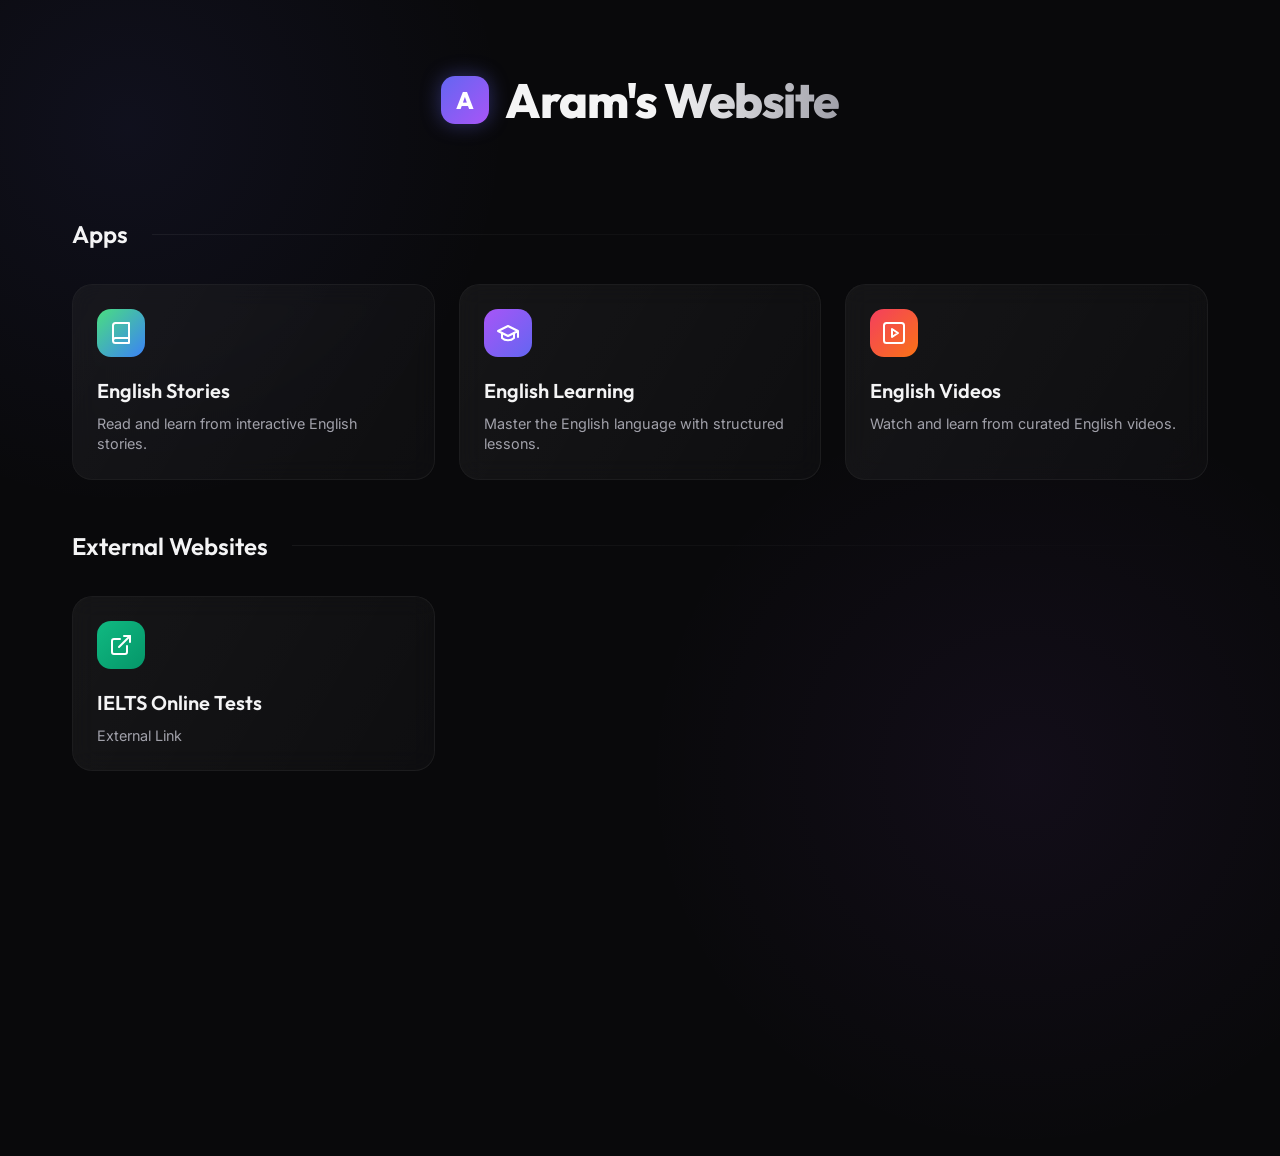
==== index.html @ 212d508c "Update index.html" ====
<!DOCTYPE html>
<html lang="en">
<head>
    <meta charset="UTF-8">
    <meta name="viewport" content="width=device-width, initial-scale=1.0">
    <title>Aram's Website</title>
    <link href="https://fonts.googleapis.com/css2?family=Outfit:wght@300;400;600;800&family=Inter:wght@400;500&display=swap" rel="stylesheet">
    <link rel="stylesheet" href="style.css">
</head>
<body>
    <div class="background-glow"></div>
    <div class="background-glow glow-2"></div>
    
    <div class="container">
        <header>
            <div class="logo-area">
                <div class="logo-icon">A</div>
                <h1>Aram's <span>Website</span></h1>
            </div>
        </header>

        <main>
            <div class="section-title">
                <h2>Apps</h2>
                <div class="line"></div>
            </div>
            
            <div class="app-grid" id="app-grid">
                
                <!-- English Stories App Card -->
                <a href="Apps/English%20Stories/index.html" class="app-card">
                    <div class="card-glass"></div>
                    <div class="card-content">
                        <div class="app-icon" style="background: linear-gradient(135deg, #4ade80, #3b82f6);">
                            <svg xmlns="http://www.w3.org/2000/svg" width="24" height="24" viewBox="0 0 24 24" fill="none" stroke="currentColor" stroke-width="2" stroke-linecap="round" stroke-linejoin="round"><path d="M4 19.5v-15A2.5 2.5 0 0 1 6.5 2H20v20H6.5a2.5 2.5 0 0 1 0-5H20"></path></svg>
                        </div>
                        <div class="app-info">
                            <h3>English Stories</h3>
                            <p>Read and learn from interactive English stories.</p>
                        </div>
                        <div class="app-arrow">
                            <svg xmlns="http://www.w3.org/2000/svg" width="20" height="20" viewBox="0 0 24 24" fill="none" stroke="currentColor" stroke-width="2" stroke-linecap="round" stroke-linejoin="round"><line x1="5" y1="12" x2="19" y2="12"></line><polyline points="12 5 19 12 12 19"></polyline></svg>
                        </div>
                    </div>
                </a>

                <!-- English Learning App Card -->
                <a href="Apps/English%20Learning/index.html" class="app-card">
                    <div class="card-glass"></div>
                    <div class="card-content">
                        <div class="app-icon" style="background: linear-gradient(135deg, #a855f7, #6366f1);">
                            <svg xmlns="http://www.w3.org/2000/svg" width="24" height="24" viewBox="0 0 24 24" fill="none" stroke="currentColor" stroke-width="2" stroke-linecap="round" stroke-linejoin="round"><path d="M22 10v6M2 10l10-5 10 5-10 5z"></path><path d="M6 12v5c3 3 9 3 12 0v-5"></path></svg>
                        </div>
                        <div class="app-info">
                            <h3>English Learning</h3>
                            <p>Master the English language with structured lessons.</p>
                        </div>
                        <div class="app-arrow">
                            <svg xmlns="http://www.w3.org/2000/svg" width="20" height="20" viewBox="0 0 24 24" fill="none" stroke="currentColor" stroke-width="2" stroke-linecap="round" stroke-linejoin="round"><line x1="5" y1="12" x2="19" y2="12"></line><polyline points="12 5 19 12 12 19"></polyline></svg>
                        </div>
                    </div>
                </a>

                <!-- English Videos App Card -->
                <a href="Apps/English%20Videos/index.html" class="app-card">
                    <div class="card-glass"></div>
                    <div class="card-content">
                        <div class="app-icon" style="background: linear-gradient(135deg, #f43f5e, #f97316);">
                            <svg xmlns="http://www.w3.org/2000/svg" width="24" height="24" viewBox="0 0 24 24" fill="none" stroke="currentColor" stroke-width="2" stroke-linecap="round" stroke-linejoin="round"><rect x="2" y="2" width="20" height="20" rx="2.5" ry="2.5"></rect><polygon points="10 8 16 12 10 16 10 8"></polygon></svg>
                        </div>
                        <div class="app-info">
                            <h3>English Videos</h3>
                            <p>Watch and learn from curated English videos.</p>
                        </div>
                        <div class="app-arrow">
                            <svg xmlns="http://www.w3.org/2000/svg" width="20" height="20" viewBox="0 0 24 24" fill="none" stroke="currentColor" stroke-width="2" stroke-linecap="round" stroke-linejoin="round"><line x1="5" y1="12" x2="19" y2="12"></line><polyline points="12 5 19 12 12 19"></polyline></svg>
                        </div>
                    </div>
                </a>

            </div>

            <div class="section-title" style="margin-top: 3rem;">
                <h2>External Websites</h2>
                <div class="line"></div>
            </div>
            
            <div class="app-grid" id="external-grid">
                <!-- External websites will be injected here -->
            </div>
        </main>
    </div>

    <script>
        fetch('ExternalWebsites.txt')
            .then(response => response.text())
            .then(data => {
                const lines = data.split('\n');
                const grid = document.getElementById('external-grid');
                lines.forEach(line => {
                    if (line.trim() === '') return;
                    const parts = line.split('|');
                    if (parts.length >= 2) {
                        const name = parts[0].trim();
                        const url = parts.slice(1).join('|').trim();
                        
                        const card = document.createElement('a');
                        card.href = url;
                        card.target = "_blank";
                        card.className = "app-card";
                        
                        card.innerHTML = `
                            <div class="card-glass"></div>
                            <div class="card-content">
                                <div class="app-icon" style="background: linear-gradient(135deg, #10b981, #059669);">
                                    <svg xmlns="http://www.w3.org/2000/svg" width="24" height="24" viewBox="0 0 24 24" fill="none" stroke="currentColor" stroke-width="2" stroke-linecap="round" stroke-linejoin="round"><path d="M18 13v6a2 2 0 0 1-2 2H5a2 2 0 0 1-2-2V8a2 2 0 0 1 2-2h6"></path><polyline points="15 3 21 3 21 9"></polyline><line x1="10" y1="14" x2="21" y2="3"></line></svg>
                                </div>
                                <div class="app-info">
                                    <h3>${name}</h3>
                                    <p>External Link</p>
                                </div>
                                <div class="app-arrow">
                                    <svg xmlns="http://www.w3.org/2000/svg" width="20" height="20" viewBox="0 0 24 24" fill="none" stroke="currentColor" stroke-width="2" stroke-linecap="round" stroke-linejoin="round"><line x1="5" y1="12" x2="19" y2="12"></line><polyline points="12 5 19 12 12 19"></polyline></svg>
                                </div>
                            </div>
                        `;
                        grid.appendChild(card);
                    }
                });
            })
            .catch(err => console.error('Error loading external websites:', err));
    </script>
</body>
</html>
---- style.css ----
:root {
    --bg-color: #09090b; /* Very dark zinc */
    --card-bg: rgba(24, 24, 27, 0.4);
    --card-border: rgba(255, 255, 255, 0.06);
    --card-hover: rgba(255, 255, 255, 0.12);
    --text-primary: #f4f4f5;
    --text-secondary: #a1a1aa;
    --accent-1: #6366f1; /* Indigo */
    --accent-2: #a855f7; /* Purple */
    --font-heading: 'Outfit', sans-serif;
    --font-body: 'Inter', sans-serif;
}

* {
    margin: 0;
    padding: 0;
    box-sizing: border-box;
}

body {
    background-color: var(--bg-color);
    color: var(--text-primary);
    font-family: var(--font-body);
    min-height: 100vh;
    overflow-x: hidden;
    position: relative;
    line-height: 1.5;
}

/* Background Gradients */
.background-glow {
    position: absolute;
    width: 60vw;
    height: 60vw;
    background: radial-gradient(circle, rgba(99, 102, 241, 0.08) 0%, rgba(9, 9, 11, 0) 70%);
    top: -20vw;
    left: -20vw;
    z-index: -1;
    pointer-events: none;
    border-radius: 50%;
}

.background-glow.glow-2 {
    background: radial-gradient(circle, rgba(168, 85, 247, 0.06) 0%, rgba(9, 9, 11, 0) 70%);
    top: auto;
    bottom: -20vw;
    left: auto;
    right: -10vw;
}

.container {
    max-width: 1200px;
    margin: 0 auto;
    padding: 4rem 2rem;
}

/* Header */
header {
    margin-bottom: 4rem;
    text-align: center;
    display: flex;
    flex-direction: column;
    align-items: center;
}

.logo-area {
    display: flex;
    align-items: center;
    gap: 1rem;
    margin-bottom: 1rem;
}

.logo-icon {
    width: 48px;
    height: 48px;
    background: linear-gradient(135deg, var(--accent-1), var(--accent-2));
    border-radius: 14px;
    display: flex;
    align-items: center;
    justify-content: center;
    font-family: var(--font-heading);
    font-weight: 800;
    font-size: 1.5rem;
    color: white;
    box-shadow: 0 0 20px rgba(99, 102, 241, 0.4);
}

h1 {
    font-family: var(--font-heading);
    font-size: 3rem;
    font-weight: 800;
    letter-spacing: -0.03em;
}

h1 span {
    background: linear-gradient(to right, var(--text-primary), var(--text-secondary));
    -webkit-background-clip: text;
    -webkit-text-fill-color: transparent;
}

.subtitle {
    font-size: 1.1rem;
    color: var(--text-secondary);
    max-width: 500px;
}

/* Main Section */
.section-title {
    display: flex;
    align-items: center;
    gap: 1.5rem;
    margin-bottom: 2rem;
}

.section-title h2 {
    font-family: var(--font-heading);
    font-size: 1.5rem;
    font-weight: 600;
    color: var(--text-primary);
}

.section-title .line {
    flex-grow: 1;
    height: 1px;
    background: linear-gradient(to right, var(--card-border), transparent);
}

/* Grid Layout */
.app-grid {
    display: grid;
    grid-template-columns: repeat(auto-fill, minmax(320px, 1fr));
    gap: 1.5rem;
}

/* Cards */
.app-card {
    position: relative;
    background: var(--card-bg);
    border: 1px solid var(--card-border);
    border-radius: 20px;
    padding: 1.5rem;
    text-decoration: none;
    color: inherit;
    transition: all 0.4s cubic-bezier(0.175, 0.885, 0.32, 1.275);
    overflow: hidden;
    backdrop-filter: blur(12px);
    -webkit-backdrop-filter: blur(12px);
    display: flex;
    flex-direction: column;
    min-height: 160px;
}

.card-glass {
    position: absolute;
    top: 0;
    left: 0;
    right: 0;
    bottom: 0;
    background: linear-gradient(120deg, rgba(255,255,255,0.03) 0%, rgba(255,255,255,0) 100%);
    z-index: 1;
    pointer-events: none;
}

.card-content {
    position: relative;
    z-index: 2;
    display: flex;
    flex-direction: column;
    height: 100%;
}

.card-content.center-content {
    align-items: center;
    justify-content: center;
    text-align: center;
}

.app-icon {
    width: 48px;
    height: 48px;
    border-radius: 14px;
    display: flex;
    align-items: center;
    justify-content: center;
    margin-bottom: 1.2rem;
    color: white;
    transition: transform 0.3s ease;
}

.app-icon.add-icon {
    background: rgba(255,255,255,0.05);
    border: 1px dashed rgba(255,255,255,0.2);
    color: var(--text-secondary);
}

.app-info h3 {
    font-family: var(--font-heading);
    font-weight: 600;
    font-size: 1.25rem;
    margin-bottom: 0.5rem;
    transition: color 0.3s ease;
}

.app-info p {
    font-size: 0.9rem;
    color: var(--text-secondary);
    line-height: 1.4;
    transition: color 0.3s ease;
}

.app-arrow {
    position: absolute;
    top: 1.5rem;
    right: 1.5rem;
    color: var(--text-secondary);
    opacity: 0;
    transform: translateX(-10px);
    transition: all 0.3s ease;
}

/* Hover Effects */
.app-card:hover {
    transform: translateY(-5px);
    border-color: var(--card-hover);
    box-shadow: 0 10px 30px -10px rgba(0, 0, 0, 0.5);
}

.app-card:hover .app-icon {
    transform: scale(1.05);
}

.app-card:hover .app-arrow {
    opacity: 1;
    transform: translateX(0);
    color: var(--text-primary);
}

.app-card:hover .app-info h3 {
    color: var(--accent-1);
}

.app-card:hover .app-info p {
    color: rgba(255, 255, 255, 0.8);
}

.app-card.add-new {
    cursor: pointer;
    border: 1px dashed var(--card-border);
    background: transparent;
}

.app-card.add-new:hover {
    border-color: var(--text-secondary);
    background: rgba(255,255,255,0.02);
}

.app-card.add-new:hover .add-icon {
    background: rgba(255,255,255,0.1);
    color: var(--text-primary);
}

/* Modal */
.modal-overlay {
    position: fixed;
    top: 0;
    left: 0;
    right: 0;
    bottom: 0;
    background: rgba(0, 0, 0, 0.8);
    backdrop-filter: blur(8px);
    -webkit-backdrop-filter: blur(8px);
    display: flex;
    align-items: center;
    justify-content: center;
    z-index: 100;
    opacity: 0;
    pointer-events: none;
    transition: opacity 0.3s ease;
}

.modal-overlay.active {
    opacity: 1;
    pointer-events: all;
}

.modal {
    background: var(--bg-color);
    border: 1px solid var(--card-border);
    border-radius: 24px;
    padding: 2.5rem;
    width: 90%;
    max-width: 500px;
    position: relative;
    transform: translateY(20px);
    transition: transform 0.3s cubic-bezier(0.175, 0.885, 0.32, 1.275);
    box-shadow: 0 25px 50px -12px rgba(0, 0, 0, 0.5);
}

.modal-overlay.active .modal {
    transform: translateY(0);
}

.modal h2 {
    font-family: var(--font-heading);
    margin-bottom: 1.5rem;
    font-size: 1.8rem;
}

.close-btn {
    position: absolute;
    top: 1.5rem;
    right: 1.5rem;
    background: transparent;
    border: none;
    color: var(--text-secondary);
    cursor: pointer;
    transition: color 0.2s;
    padding: 0.5rem;
}

.close-btn:hover {
    color: var(--text-primary);
}

.instruction-steps {
    display: flex;
    flex-direction: column;
    gap: 1.2rem;
}

.step {
    display: flex;
    align-items: flex-start;
    gap: 1rem;
}

.step-num {
    background: rgba(255,255,255,0.1);
    color: var(--text-primary);
    width: 28px;
    height: 28px;
    border-radius: 50%;
    display: flex;
    align-items: center;
    justify-content: center;
    font-size: 0.85rem;
    font-weight: 600;
    flex-shrink: 0;
    margin-top: 0.1rem;
}

.step p {
    color: var(--text-secondary);
    font-size: 0.95rem;
}

code {
    background: rgba(255,255,255,0.1);
    padding: 0.2rem 0.4rem;
    border-radius: 4px;
    font-family: monospace;
    color: var(--accent-2);
    font-size: 0.9em;
}

/* Responsive */
@media (max-width: 768px) {
    h1 { font-size: 2.5rem; }
    .container { padding: 2rem 1.5rem; }
}
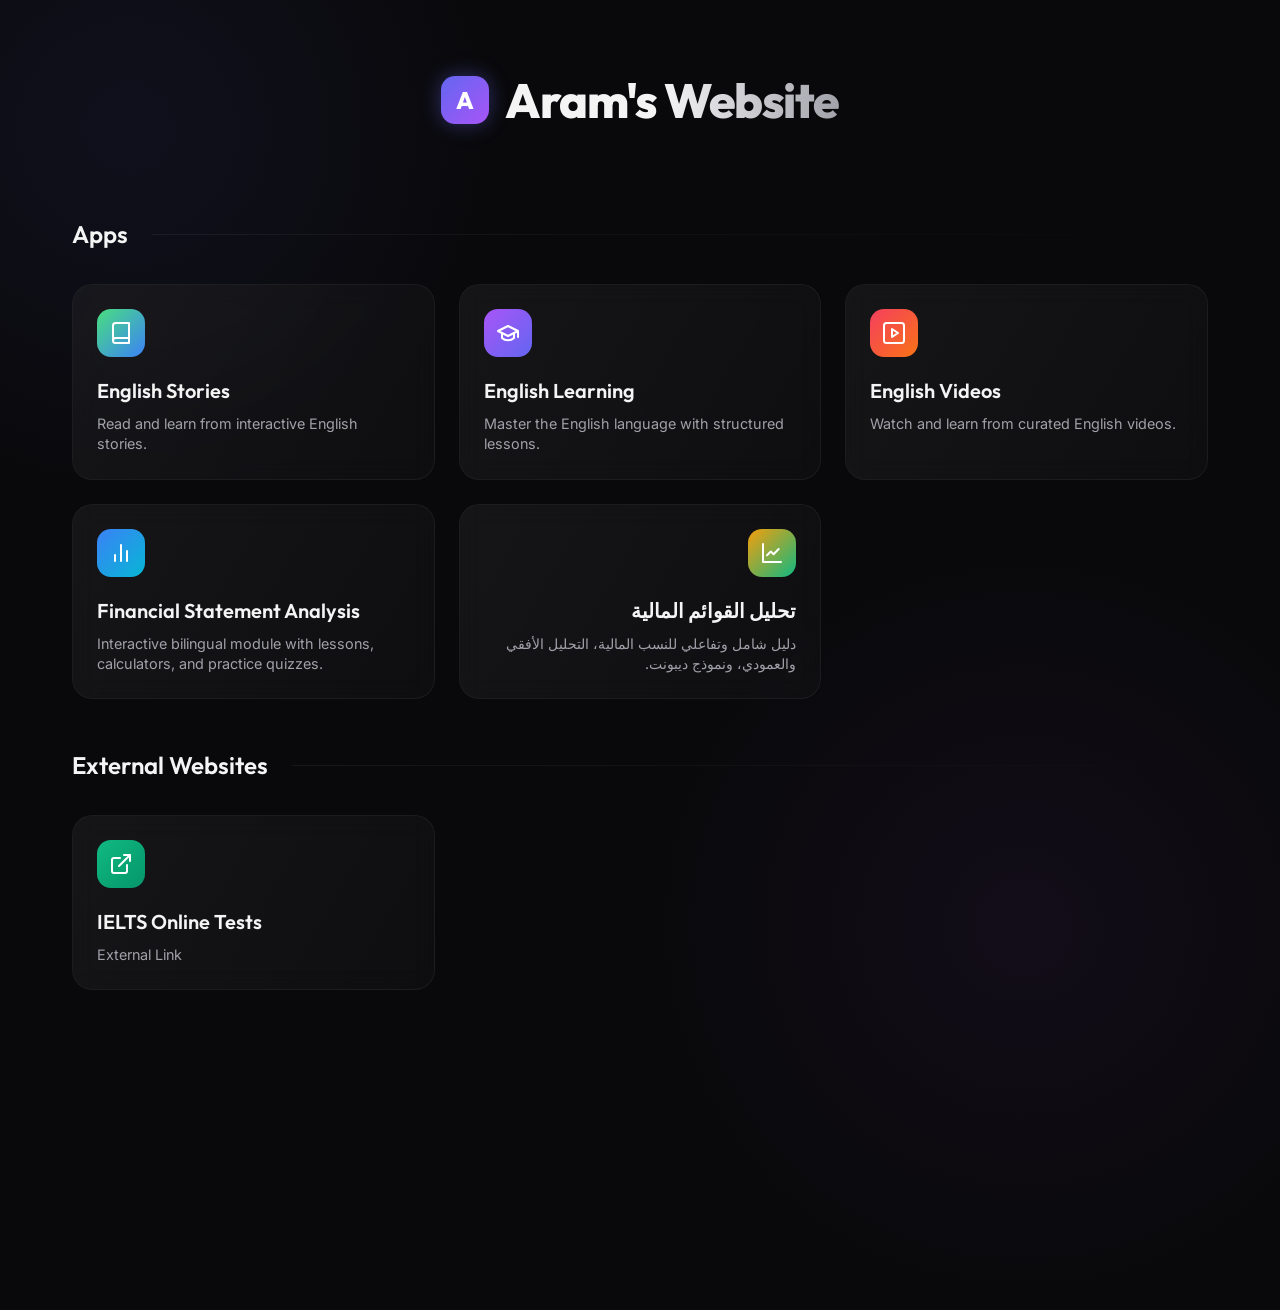
==== commit 7dd338b1: "Add files via upload" ====
--- a/index.html
+++ b/index.html
@@ -78,6 +78,40 @@
                     </div>
                 </a>
 
+                <!-- Bilingual Financial Analysis Module -->
+                <a href="Apps/bilingual_financial_analysis_module.html" class="app-card">
+                    <div class="card-glass"></div>
+                    <div class="card-content">
+                        <div class="app-icon" style="background: linear-gradient(135deg, #3b82f6, #06b6d4);">
+                            <svg xmlns="http://www.w3.org/2000/svg" width="24" height="24" viewBox="0 0 24 24" fill="none" stroke="currentColor" stroke-width="2" stroke-linecap="round" stroke-linejoin="round"><line x1="18" y1="20" x2="18" y2="10"></line><line x1="12" y1="20" x2="12" y2="4"></line><line x1="6" y1="20" x2="6" y2="14"></line></svg>
+                        </div>
+                        <div class="app-info">
+                            <h3>Financial Statement Analysis</h3>
+                            <p>Interactive bilingual module with lessons, calculators, and practice quizzes.</p>
+                        </div>
+                        <div class="app-arrow">
+                            <svg xmlns="http://www.w3.org/2000/svg" width="20" height="20" viewBox="0 0 24 24" fill="none" stroke="currentColor" stroke-width="2" stroke-linecap="round" stroke-linejoin="round"><line x1="5" y1="12" x2="19" y2="12"></line><polyline points="12 5 19 12 12 19"></polyline></svg>
+                        </div>
+                    </div>
+                </a>
+
+                <!-- Arabic Financial Analysis -->
+                <a href="Apps/%D8%AA%D8%AD%D8%A7%D9%84%D9%8A%D9%84%20%D9%85%D8%A7%D9%84%D9%8A%D8%A9.html" class="app-card rtl">
+                    <div class="card-glass"></div>
+                    <div class="card-content">
+                        <div class="app-icon" style="background: linear-gradient(135deg, #f59e0b, #10b981);">
+                            <svg xmlns="http://www.w3.org/2000/svg" width="24" height="24" viewBox="0 0 24 24" fill="none" stroke="currentColor" stroke-width="2" stroke-linecap="round" stroke-linejoin="round"><path d="M3 3v18h18"></path><path d="m18.7 8l-5.1 5.2-2.8-2.7L7 14.3"></path></svg>
+                        </div>
+                        <div class="app-info">
+                            <h3>تحليل القوائم المالية</h3>
+                            <p>دليل شامل وتفاعلي للنسب المالية، التحليل الأفقي والعمودي، ونموذج ديبونت.</p>
+                        </div>
+                        <div class="app-arrow">
+                            <svg xmlns="http://www.w3.org/2000/svg" width="20" height="20" viewBox="0 0 24 24" fill="none" stroke="currentColor" stroke-width="2" stroke-linecap="round" stroke-linejoin="round"><line x1="19" y1="12" x2="5" y2="12"></line><polyline points="12 19 5 12 12 5"></polyline></svg>
+                        </div>
+                    </div>
+                </a>
+
             </div>
 
             <div class="section-title" style="margin-top: 3rem;">
--- a/style.css
+++ b/style.css
@@ -368,3 +368,19 @@
     h1 { font-size: 2.5rem; }
     .container { padding: 2rem 1.5rem; }
 }
+
+/* RTL Card Adjustments */
+.app-card.rtl {
+    direction: rtl;
+    text-align: right;
+}
+
+.app-card.rtl .app-arrow {
+    right: auto;
+    left: 1.5rem;
+    transform: translateX(10px);
+}
+
+.app-card.rtl:hover .app-arrow {
+    transform: translateX(0);
+}
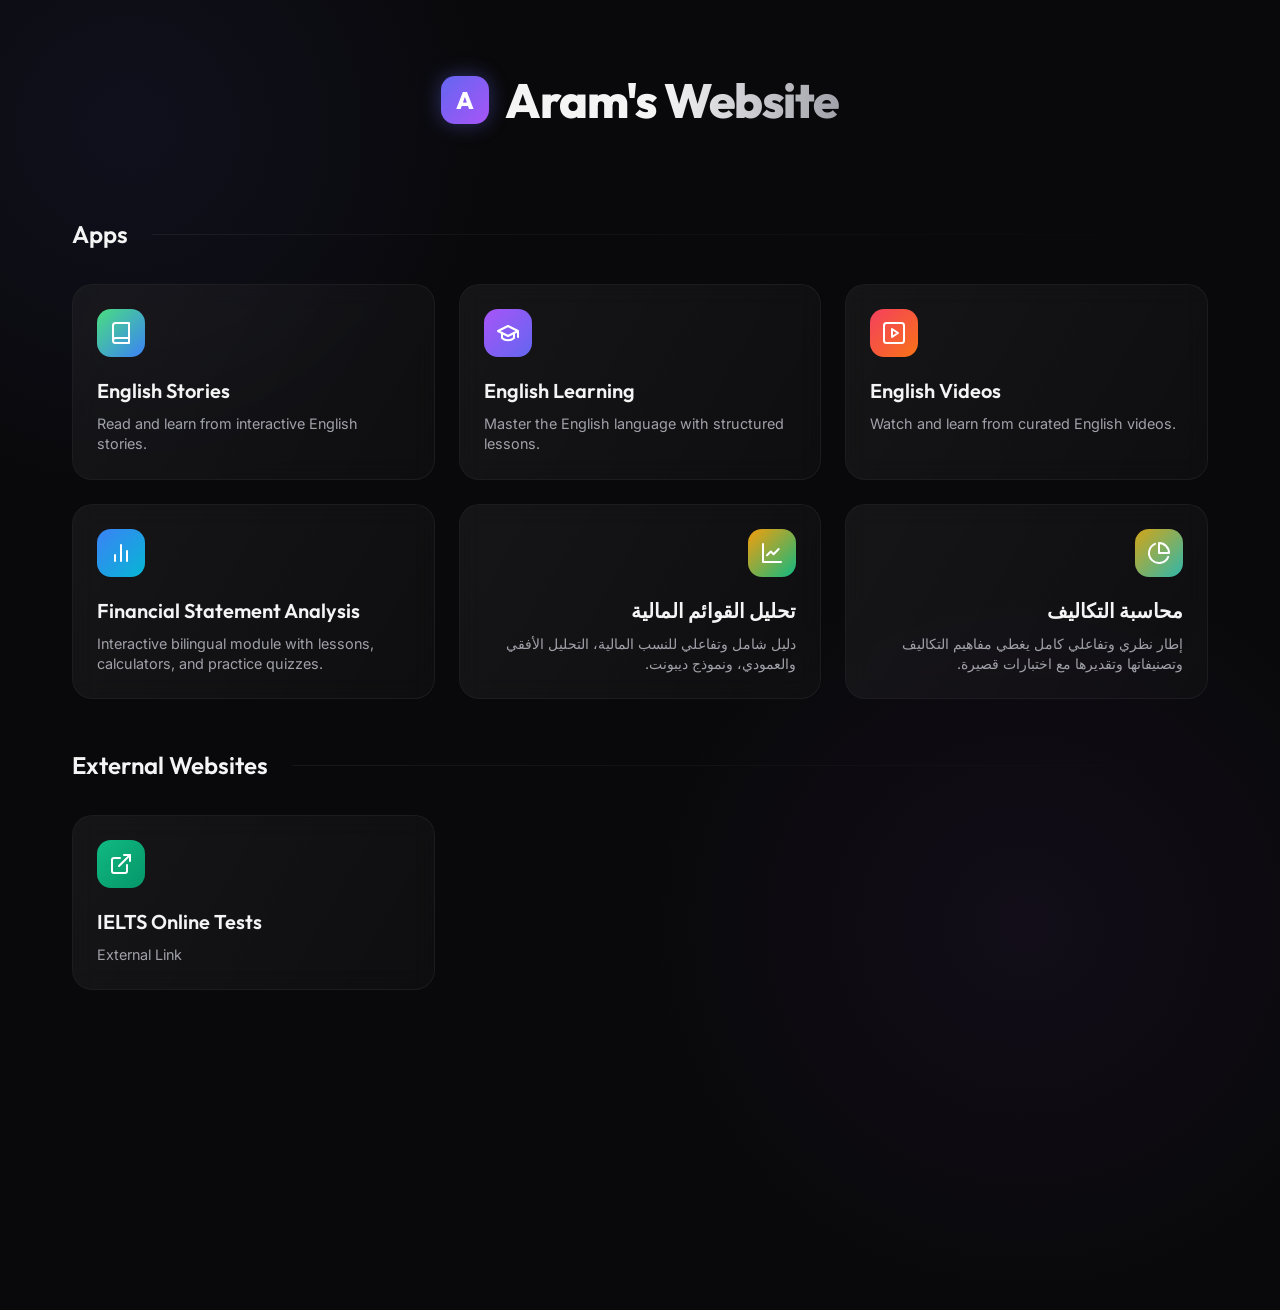
==== commit d1de48d5: "Add files via upload" ====
--- a/index.html
+++ b/index.html
@@ -112,6 +112,23 @@
                     </div>
                 </a>
 
+                <!-- Cost Accounting -->
+                <a href="Apps/%D9%85%D8%AD%D8%A7%D8%B3%D8%A8%D8%A9%20%D8%AA%D9%83%D8%A7%D9%84%D9%8A%D9%81.html" class="app-card rtl">
+                    <div class="card-glass"></div>
+                    <div class="card-content">
+                        <div class="app-icon" style="background: linear-gradient(135deg, #D4A517, #2FB8AC);">
+                            <svg xmlns="http://www.w3.org/2000/svg" width="24" height="24" viewBox="0 0 24 24" fill="none" stroke="currentColor" stroke-width="2" stroke-linecap="round" stroke-linejoin="round"><path d="M21.21 15.89A10 10 0 1 1 8 2.83"></path><path d="M22 12A10 10 0 0 0 12 2v10z"></path></svg>
+                        </div>
+                        <div class="app-info">
+                            <h3>محاسبة التكاليف</h3>
+                            <p>إطار نظري وتفاعلي كامل يغطي مفاهيم التكاليف وتصنيفاتها وتقديرها مع اختبارات قصيرة.</p>
+                        </div>
+                        <div class="app-arrow">
+                            <svg xmlns="http://www.w3.org/2000/svg" width="20" height="20" viewBox="0 0 24 24" fill="none" stroke="currentColor" stroke-width="2" stroke-linecap="round" stroke-linejoin="round"><line x1="19" y1="12" x2="5" y2="12"></line><polyline points="12 19 5 12 12 5"></polyline></svg>
+                        </div>
+                    </div>
+                </a>
+
             </div>
 
             <div class="section-title" style="margin-top: 3rem;">
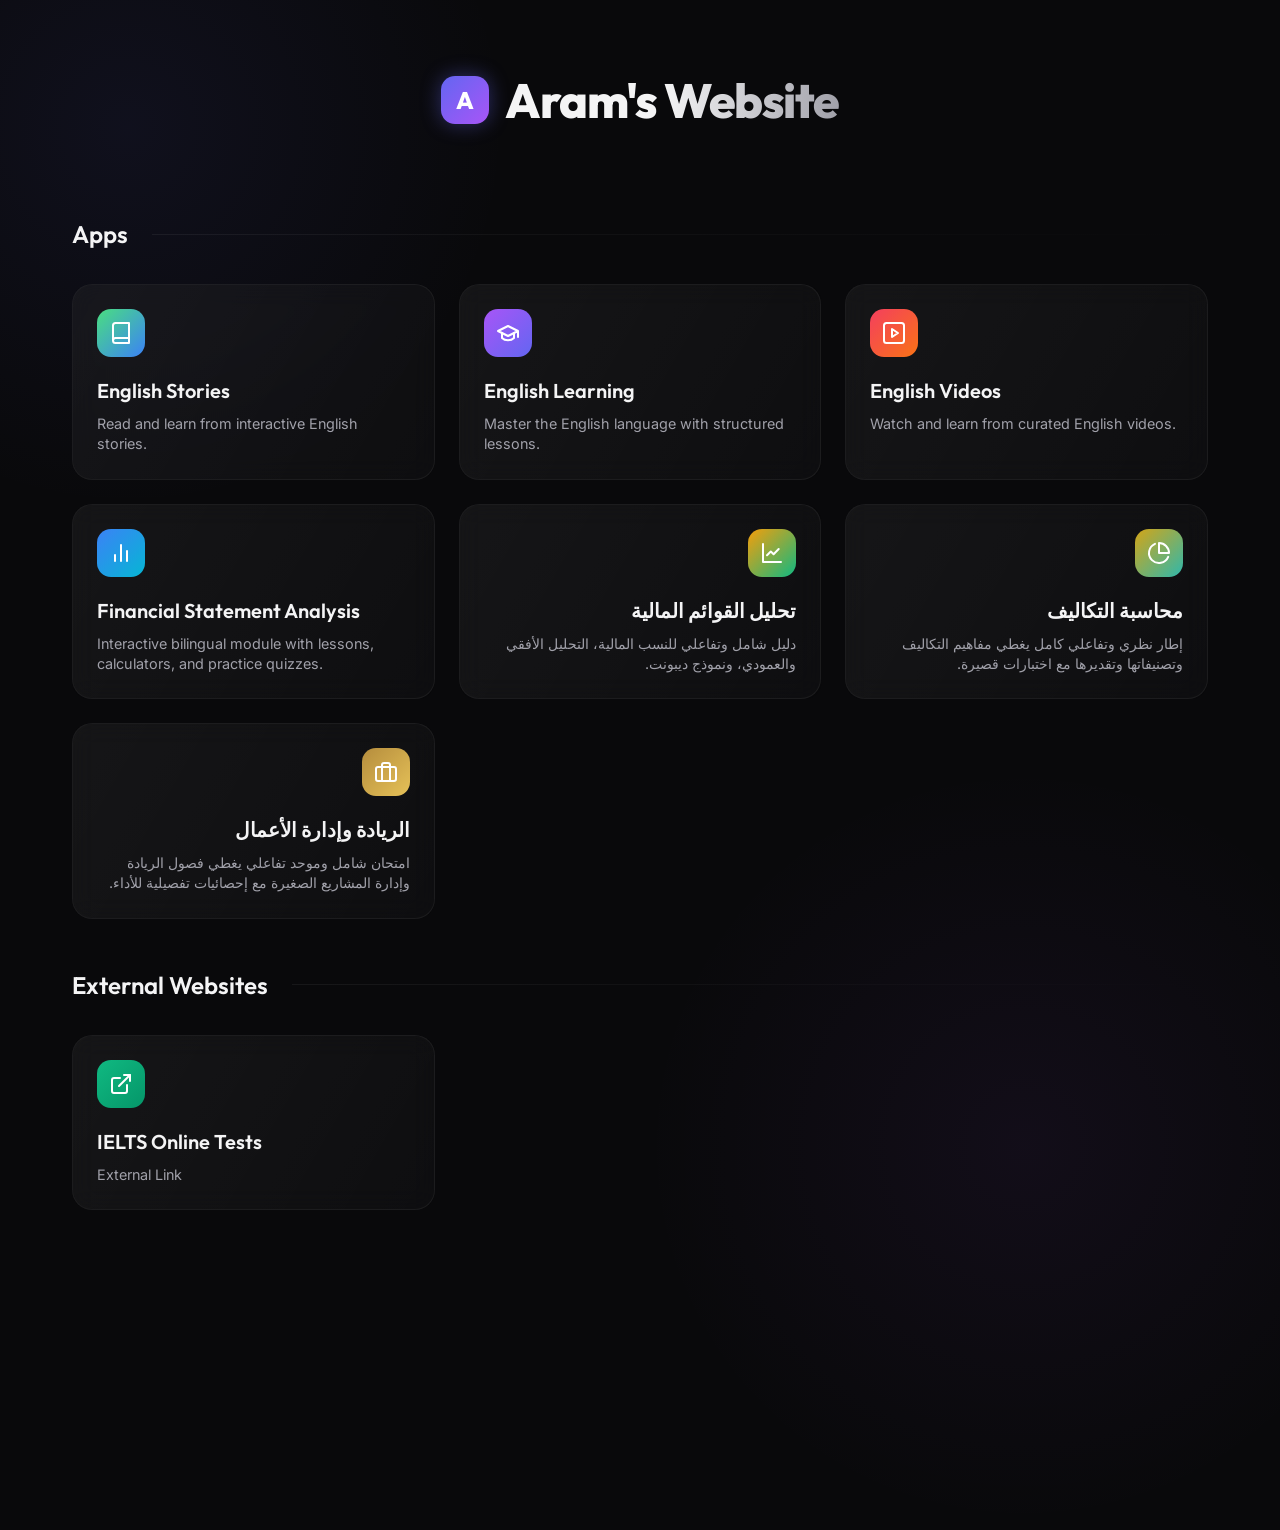
==== commit 648b2837: "Add files via upload" ====
--- a/index.html
+++ b/index.html
@@ -122,6 +122,23 @@
                         <div class="app-info">
                             <h3>محاسبة التكاليف</h3>
                             <p>إطار نظري وتفاعلي كامل يغطي مفاهيم التكاليف وتصنيفاتها وتقديرها مع اختبارات قصيرة.</p>
+                        </div>
+                        <div class="app-arrow">
+                            <svg xmlns="http://www.w3.org/2000/svg" width="20" height="20" viewBox="0 0 24 24" fill="none" stroke="currentColor" stroke-width="2" stroke-linecap="round" stroke-linejoin="round"><line x1="19" y1="12" x2="5" y2="12"></line><polyline points="12 19 5 12 12 5"></polyline></svg>
+                        </div>
+                    </div>
+                </a>
+
+                <!-- Entrepreneurship and Small Business Management -->
+                <a href="Apps/%D8%A7%D9%84%D8%B1%D9%8A%D8%A7%D8%AF%D8%A9.html" class="app-card rtl">
+                    <div class="card-glass"></div>
+                    <div class="card-content">
+                        <div class="app-icon" style="background: linear-gradient(135deg, #b58d3d, #e5c158);">
+                            <svg xmlns="http://www.w3.org/2000/svg" width="24" height="24" viewBox="0 0 24 24" fill="none" stroke="currentColor" stroke-width="2" stroke-linecap="round" stroke-linejoin="round"><rect x="2" y="7" width="20" height="14" rx="2" ry="2"></rect><path d="M16 21V5a2 2 0 0 0-2-2h-4a2 2 0 0 0-2 2v16"></path></svg>
+                        </div>
+                        <div class="app-info">
+                            <h3>الريادة وإدارة الأعمال</h3>
+                            <p>امتحان شامل وموحد تفاعلي يغطي فصول الريادة وإدارة المشاريع الصغيرة مع إحصائيات تفصيلية للأداء.</p>
                         </div>
                         <div class="app-arrow">
                             <svg xmlns="http://www.w3.org/2000/svg" width="20" height="20" viewBox="0 0 24 24" fill="none" stroke="currentColor" stroke-width="2" stroke-linecap="round" stroke-linejoin="round"><line x1="19" y1="12" x2="5" y2="12"></line><polyline points="12 19 5 12 12 5"></polyline></svg>
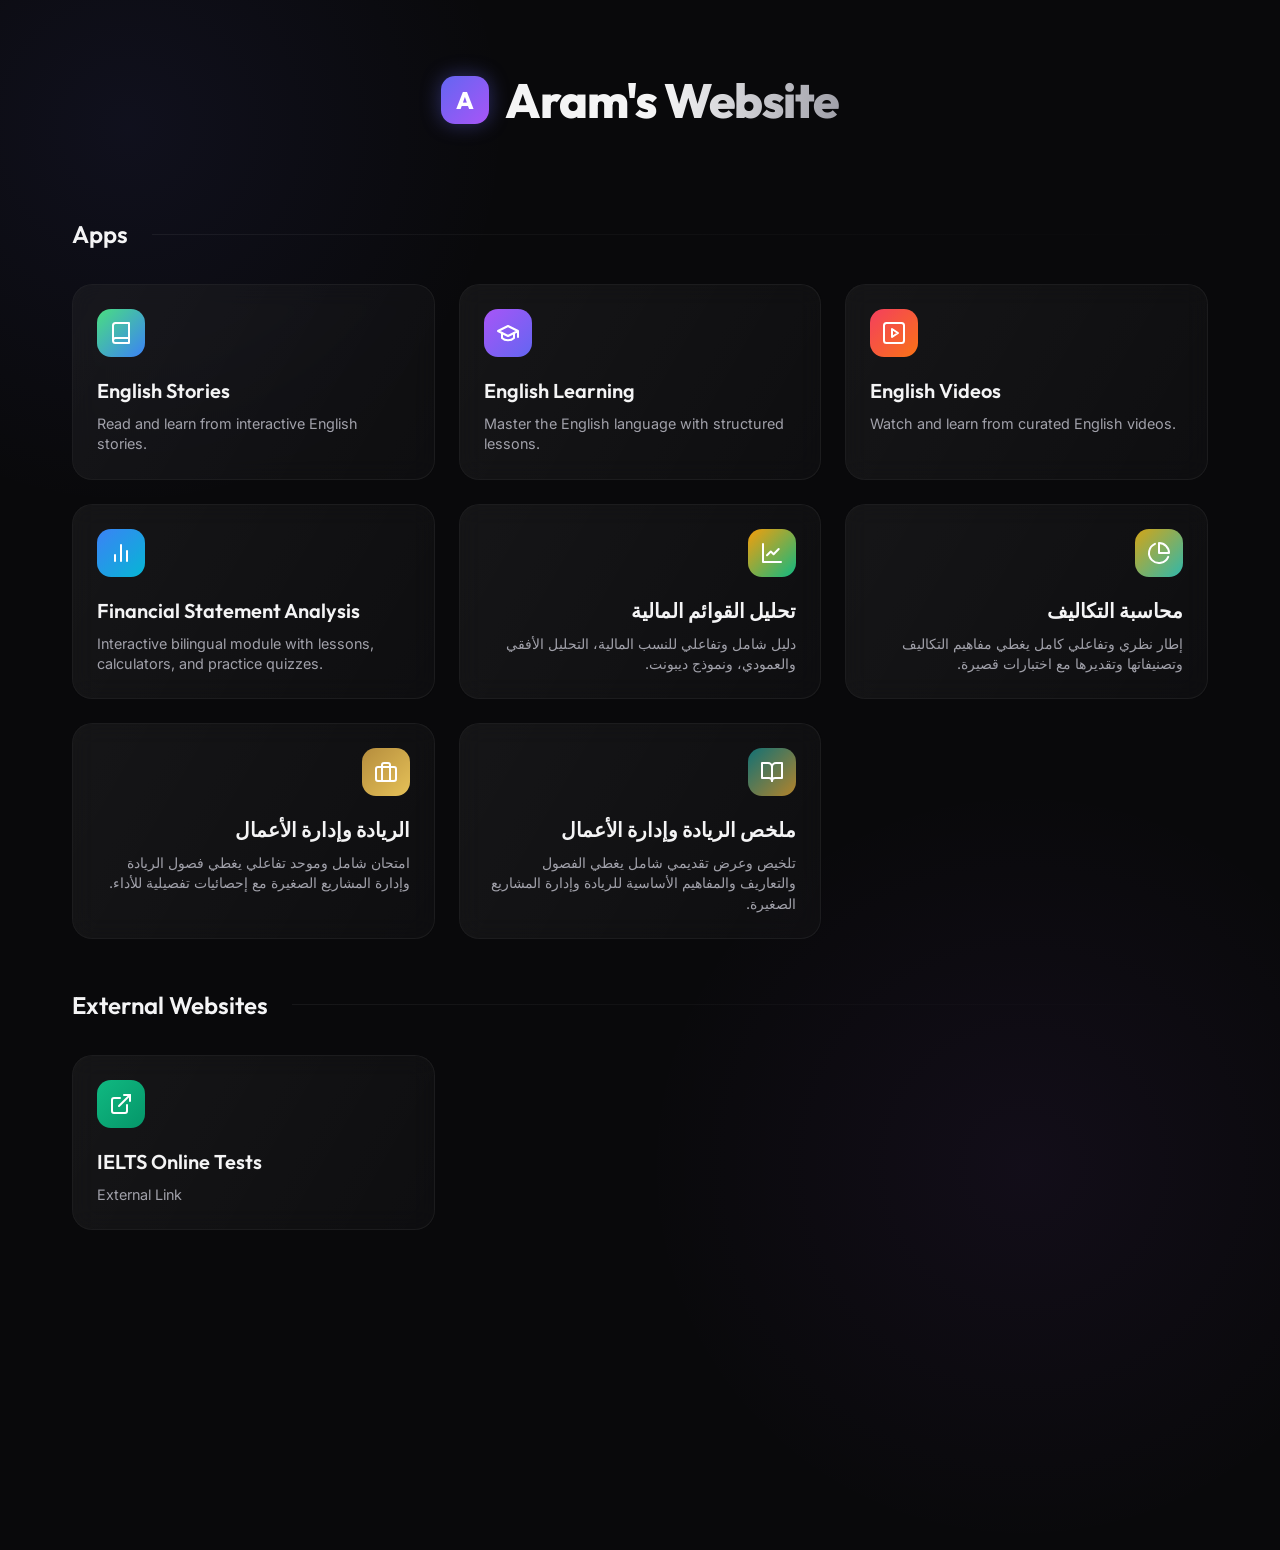
==== commit e7e38eec: "Add files via upload" ====
--- a/index.html
+++ b/index.html
@@ -139,6 +139,23 @@
                         <div class="app-info">
                             <h3>الريادة وإدارة الأعمال</h3>
                             <p>امتحان شامل وموحد تفاعلي يغطي فصول الريادة وإدارة المشاريع الصغيرة مع إحصائيات تفصيلية للأداء.</p>
+                        </div>
+                        <div class="app-arrow">
+                            <svg xmlns="http://www.w3.org/2000/svg" width="20" height="20" viewBox="0 0 24 24" fill="none" stroke="currentColor" stroke-width="2" stroke-linecap="round" stroke-linejoin="round"><line x1="19" y1="12" x2="5" y2="12"></line><polyline points="12 19 5 12 12 5"></polyline></svg>
+                        </div>
+                    </div>
+                </a>
+
+                <!-- Entrepreneurship Summary -->
+                <a href="Apps/%D9%85%D9%84%D8%AE%D8%B5%20%D8%A7%D9%84%D8%B1%D9%8A%D8%A7%D8%AF%D8%A9.html" class="app-card rtl">
+                    <div class="card-glass"></div>
+                    <div class="card-content">
+                        <div class="app-icon" style="background: linear-gradient(135deg, #127175, #b3832b);">
+                            <svg xmlns="http://www.w3.org/2000/svg" width="24" height="24" viewBox="0 0 24 24" fill="none" stroke="currentColor" stroke-width="2" stroke-linecap="round" stroke-linejoin="round"><path d="M2 3h6a4 4 0 0 1 4 4v14a3 3 0 0 0-3-3H2z"></path><path d="M22 3h-6a4 4 0 0 0-4 4v14a3 3 0 0 1 3-3h7z"></path></svg>
+                        </div>
+                        <div class="app-info">
+                            <h3>ملخص الريادة وإدارة الأعمال</h3>
+                            <p>تلخيص وعرض تقديمي شامل يغطي الفصول والتعاريف والمفاهيم الأساسية للريادة وإدارة المشاريع الصغيرة.</p>
                         </div>
                         <div class="app-arrow">
                             <svg xmlns="http://www.w3.org/2000/svg" width="20" height="20" viewBox="0 0 24 24" fill="none" stroke="currentColor" stroke-width="2" stroke-linecap="round" stroke-linejoin="round"><line x1="19" y1="12" x2="5" y2="12"></line><polyline points="12 19 5 12 12 5"></polyline></svg>
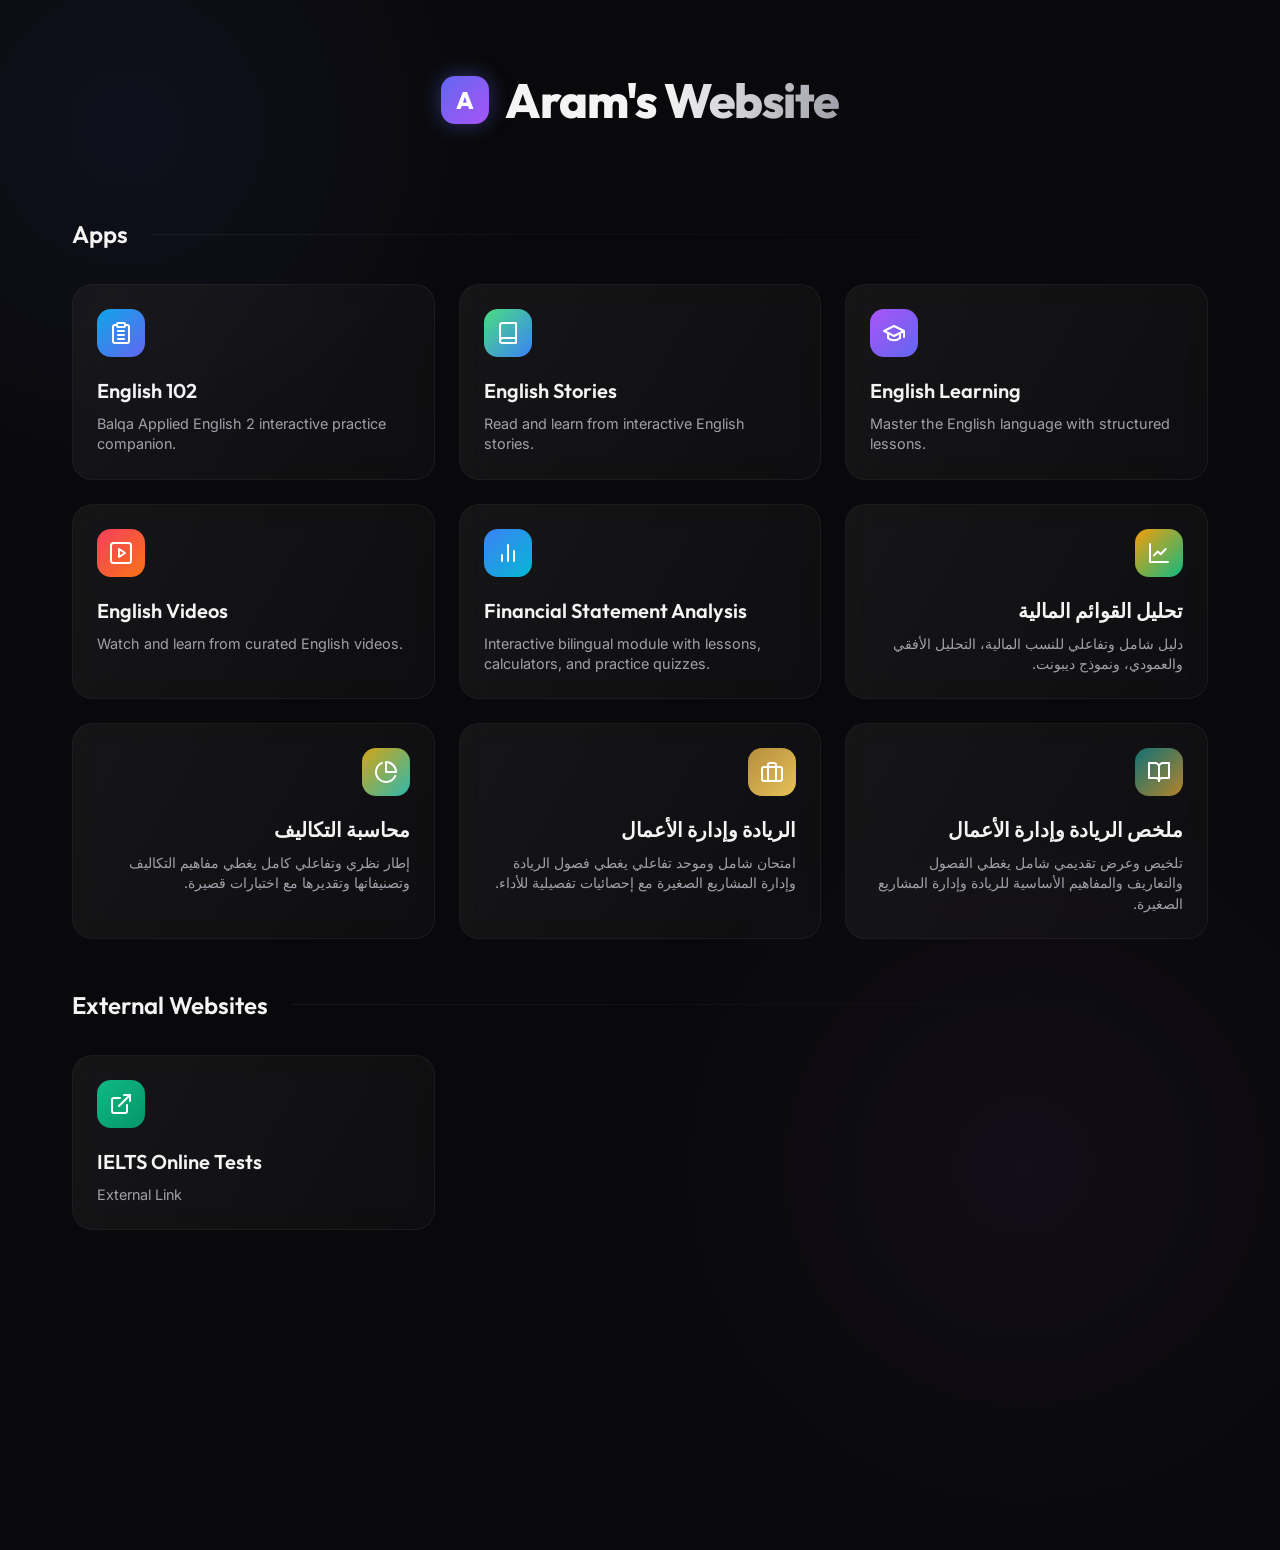
==== commit e637dbc6: "Add files via upload" ====
--- a/index.html
+++ b/index.html
@@ -27,6 +27,23 @@
             
             <div class="app-grid" id="app-grid">
                 
+                <!-- English 102 App Card -->
+                <a href="Apps/English%20102/index.html" class="app-card">
+                    <div class="card-glass"></div>
+                    <div class="card-content">
+                        <div class="app-icon" style="background: linear-gradient(135deg, #0ea5e9, #6366f1);">
+                            <svg xmlns="http://www.w3.org/2000/svg" width="24" height="24" viewBox="0 0 24 24" fill="none" stroke="currentColor" stroke-width="2" stroke-linecap="round" stroke-linejoin="round"><path d="M16 4h2a2 2 0 0 1 2 2v14a2 2 0 0 1-2 2H6a2 2 0 0 1-2-2V6a2 2 0 0 1 2-2h2"></path><rect x="8" y="2" width="8" height="4" rx="1" ry="1"></rect><path d="M9 14h6"></path><path d="M9 10h6"></path><path d="M9 18h6"></path></svg>
+                        </div>
+                        <div class="app-info">
+                            <h3>English 102</h3>
+                            <p>Balqa Applied English 2 interactive practice companion.</p>
+                        </div>
+                        <div class="app-arrow">
+                            <svg xmlns="http://www.w3.org/2000/svg" width="20" height="20" viewBox="0 0 24 24" fill="none" stroke="currentColor" stroke-width="2" stroke-linecap="round" stroke-linejoin="round"><line x1="5" y1="12" x2="19" y2="12"></line><polyline points="12 5 19 12 12 19"></polyline></svg>
+                        </div>
+                    </div>
+                </a>
+
                 <!-- English Stories App Card -->
                 <a href="Apps/English%20Stories/index.html" class="app-card">
                     <div class="card-glass"></div>
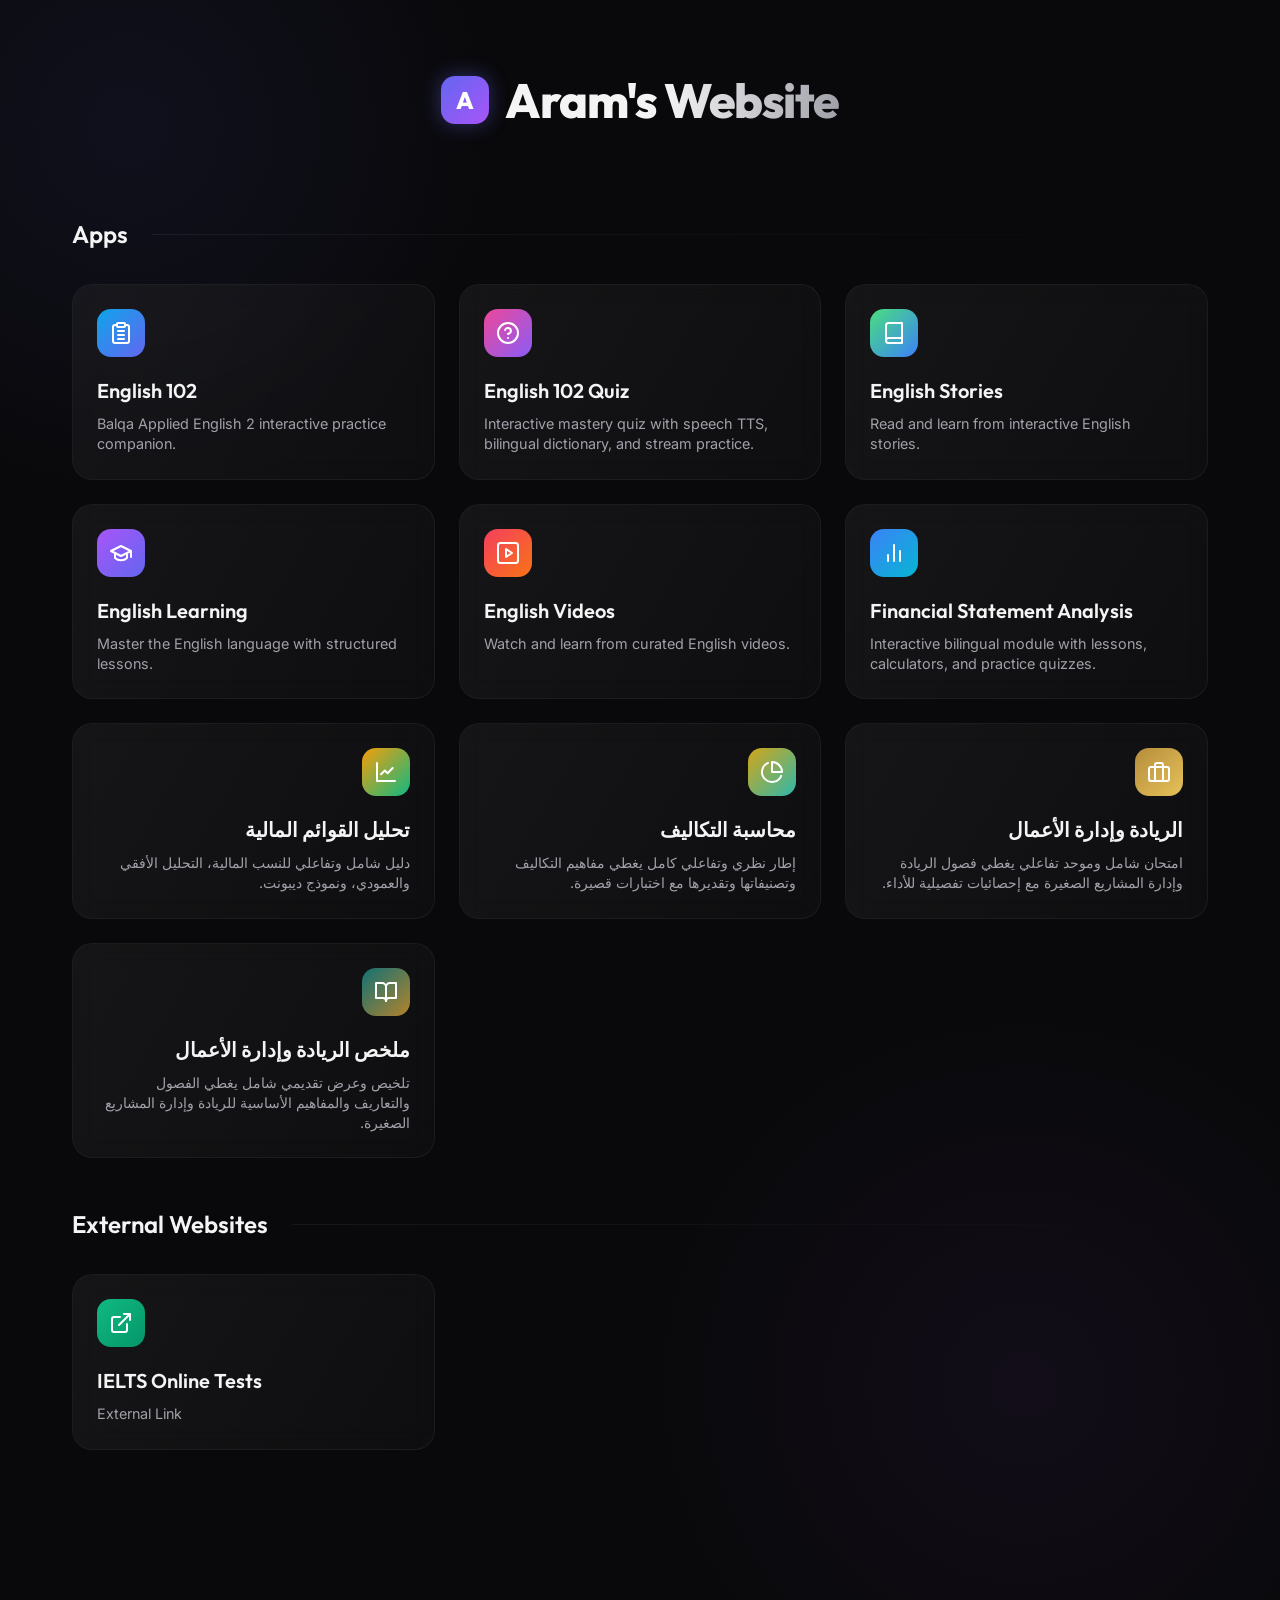
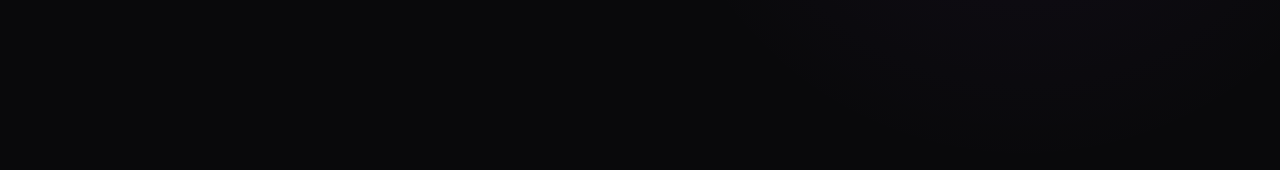
==== commit fb673271: "Add files via upload" ====
--- a/index.html
+++ b/index.html
@@ -43,6 +43,24 @@
                         </div>
                     </div>
                 </a>
+
+                <!-- English 102 Quiz App Card -->
+                <a href="Apps/English%20102%20Quiz/index.html" class="app-card">
+                    <div class="card-glass"></div>
+                    <div class="card-content">
+                        <div class="app-icon" style="background: linear-gradient(135deg, #ec4899, #8b5cf6);">
+                            <svg xmlns="http://www.w3.org/2000/svg" width="24" height="24" viewBox="0 0 24 24" fill="none" stroke="currentColor" stroke-width="2" stroke-linecap="round" stroke-linejoin="round"><circle cx="12" cy="12" r="10"></circle><path d="M9.09 9a3 3 0 0 1 5.83 1c0 2-3 3-3 3"></path><line x1="12" y1="17" x2="12.01" y2="17"></line></svg>
+                        </div>
+                        <div class="app-info">
+                            <h3>English 102 Quiz</h3>
+                            <p>Interactive mastery quiz with speech TTS, bilingual dictionary, and stream practice.</p>
+                        </div>
+                        <div class="app-arrow">
+                            <svg xmlns="http://www.w3.org/2000/svg" width="20" height="20" viewBox="0 0 24 24" fill="none" stroke="currentColor" stroke-width="2" stroke-linecap="round" stroke-linejoin="round"><line x1="5" y1="12" x2="19" y2="12"></line><polyline points="12 5 19 12 12 19"></polyline></svg>
+                        </div>
+                    </div>
+                </a>
+
 
                 <!-- English Stories App Card -->
                 <a href="Apps/English%20Stories/index.html" class="app-card">
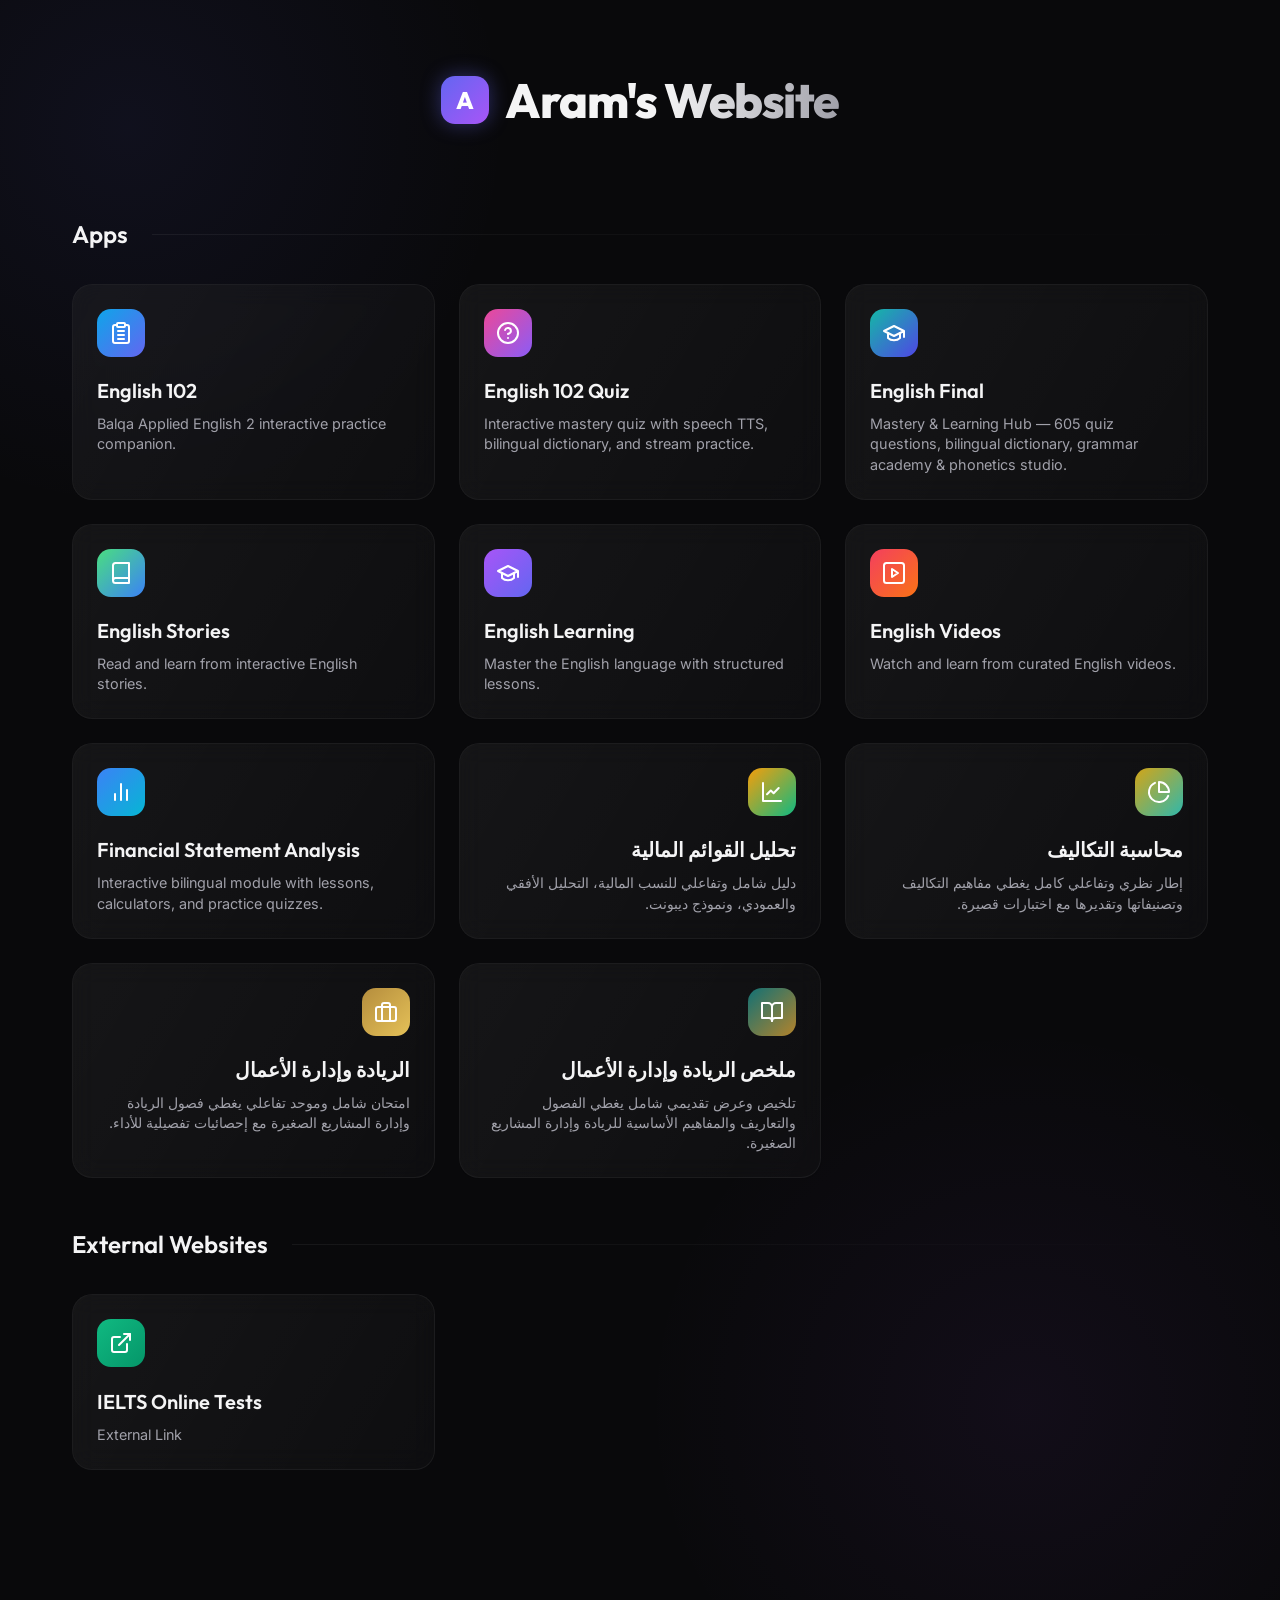
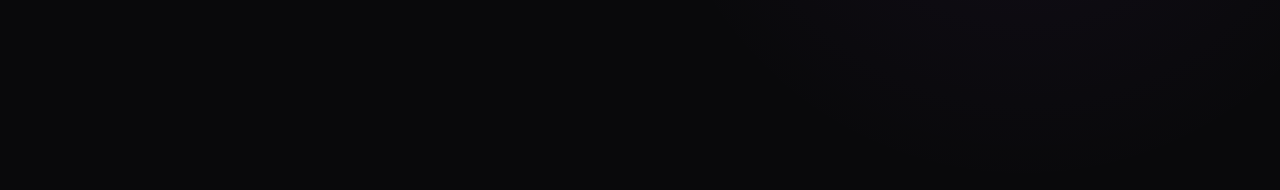
==== commit 6468cf1f: "Add files via upload" ====
--- a/index.html
+++ b/index.html
@@ -61,6 +61,23 @@
                     </div>
                 </a>
 
+
+                <!-- English Final App Card -->
+                <a href="Apps/English%20Final/index.html" class="app-card">
+                    <div class="card-glass"></div>
+                    <div class="card-content">
+                        <div class="app-icon" style="background: linear-gradient(135deg, #14b8a6, #4f46e5);">
+                            <svg xmlns="http://www.w3.org/2000/svg" width="24" height="24" viewBox="0 0 24 24" fill="none" stroke="currentColor" stroke-width="2" stroke-linecap="round" stroke-linejoin="round"><path d="M22 10v6M2 10l10-5 10 5-10 5z"></path><path d="M6 12v5c3 3 9 3 12 0v-5"></path></svg>
+                        </div>
+                        <div class="app-info">
+                            <h3>English Final</h3>
+                            <p>Mastery & Learning Hub — 605 quiz questions, bilingual dictionary, grammar academy & phonetics studio.</p>
+                        </div>
+                        <div class="app-arrow">
+                            <svg xmlns="http://www.w3.org/2000/svg" width="20" height="20" viewBox="0 0 24 24" fill="none" stroke="currentColor" stroke-width="2" stroke-linecap="round" stroke-linejoin="round"><line x1="5" y1="12" x2="19" y2="12"></line><polyline points="12 5 19 12 12 19"></polyline></svg>
+                        </div>
+                    </div>
+                </a>
 
                 <!-- English Stories App Card -->
                 <a href="Apps/English%20Stories/index.html" class="app-card">
